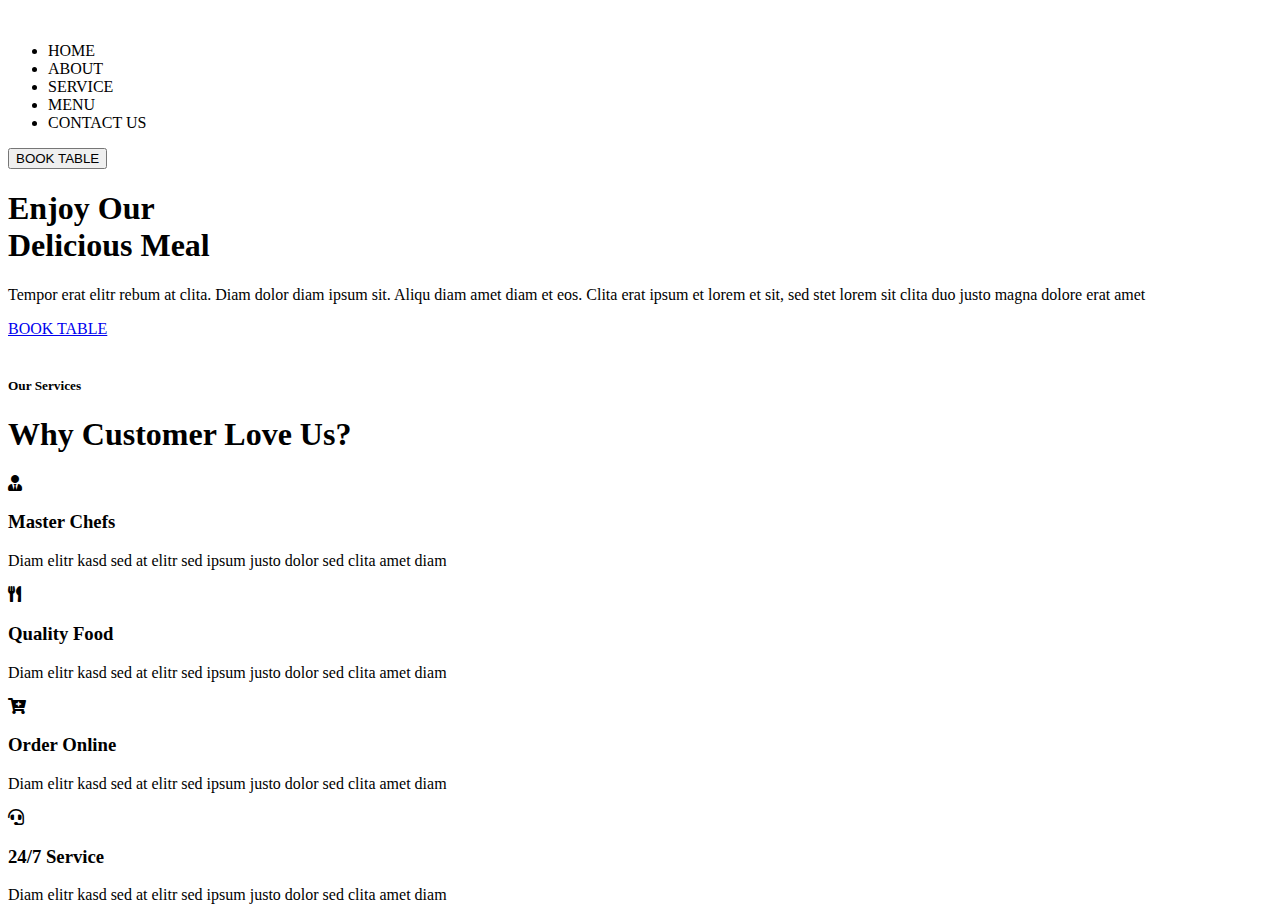
==== index.html @ 53ae9923 "Add files via upload" ====
<!DOCTYPE html>
<html lang="en">

<head>
    <meta charset="UTF-8">
    <meta name="viewport" content="width=device-width, initial-scale=1.0">
    <link rel="shortcut icon" href="img/favicon.ico" type="image/x-icon">
    <link rel="stylesheet" href="css/style.css">
    <link
        href="https://fonts.googleapis.com/css2?family=Heebo:wght@400;500;600&family=Nunito:wght@600;700;800&family=Pacifico&display=swap"
        rel="stylesheet">

    <!-- Icon Font Stylesheet -->
    <link href="https://cdnjs.cloudflare.com/ajax/libs/font-awesome/5.10.0/css/all.min.css" rel="stylesheet">
    <link href="https://cdn.jsdelivr.net/npm/bootstrap-icons@1.4.1/font/bootstrap-icons.css" rel="stylesheet">
    <title>Restoran</title>

</head>

<body>
    <div class="container">
        <div class="container-mask">
            <header class="header-section">
                <img src="img/trainingmug-logo.png" alt="" srcset="" class="logo">
                <nav class="nav-bar">
                    <ul>
                        <li class="nav-link active">HOME</li>
                        <li class="nav-link">ABOUT</li>
                        <li class="nav-link">SERVICE</li>
                        <li class="nav-link">MENU</li>
                        <li class="nav-link">CONTACT US</li>
                    </ul>

                </nav>
                <button class="reserve-table-button">BOOK TABLE</button>
            </header>


            <!-- Hero Unit Starts here-->
            <section class="hero-unit-container">
                <section class="hero-unit-highlight-text-container">
                    <h1 class="hero-unit-text">Enjoy Our <br>Delicious Meal</h1>
                    <p class="hero-unit-text-description">Tempor erat elitr rebum at clita. Diam dolor diam ipsum sit.
                        Aliqu
                        diam amet diam et eos. Clita erat ipsum et lorem et
                        sit, sed stet lorem sit clita duo justo magna dolore erat amet</p>
                    <a href="http://" class="book-table-link">BOOK TABLE</a>
                </section>
                <section class="hero-unit-image-container">
                    <img src="img/hero.png" alt="" srcset="">
                </section>
            </section>
        </div>
    </div>

    <!-- Highlights Section-->
    <section class="why-choose-us">
        <h5 class="services-text">Our Services</h5>
        <h1 class="our-services-text">Why Customer Love Us?</h1>
    </section>

    <section class="highlights-section">
        <article class="highlight-card">
            <i class="fa fa-user-tie"></i>
            <h3 class="highlight-title">
                Master Chefs
            </h3>
            <p class="description">Diam elitr kasd sed at elitr sed ipsum justo dolor sed clita amet diam</p>
        </article>
        <article class="highlight-card">
            <i class="fa fa-utensils"></i>
            <h3 class="highlight-title">
                Quality Food
            </h3>
            <p class="description">Diam elitr kasd sed at elitr sed ipsum justo dolor sed clita amet diam</p>
        </article>
        <article class="highlight-card">
            <i class="fa fa-cart-plus"></i>
            <h3 class="highlight-title">
                Order Online
            </h3>
            <p class="description">Diam elitr kasd sed at elitr sed ipsum justo dolor sed clita amet diam</p>
        </article>
        <article class="highlight-card">
            <i class="fa fa-headset"></i>
            <h3 class="highlight-title">
                24/7 Service
            </h3>
            <p class="description">Diam elitr kasd sed at elitr sed ipsum justo dolor sed clita amet diam</p>
        </article>
    </section>

</body>

</html>
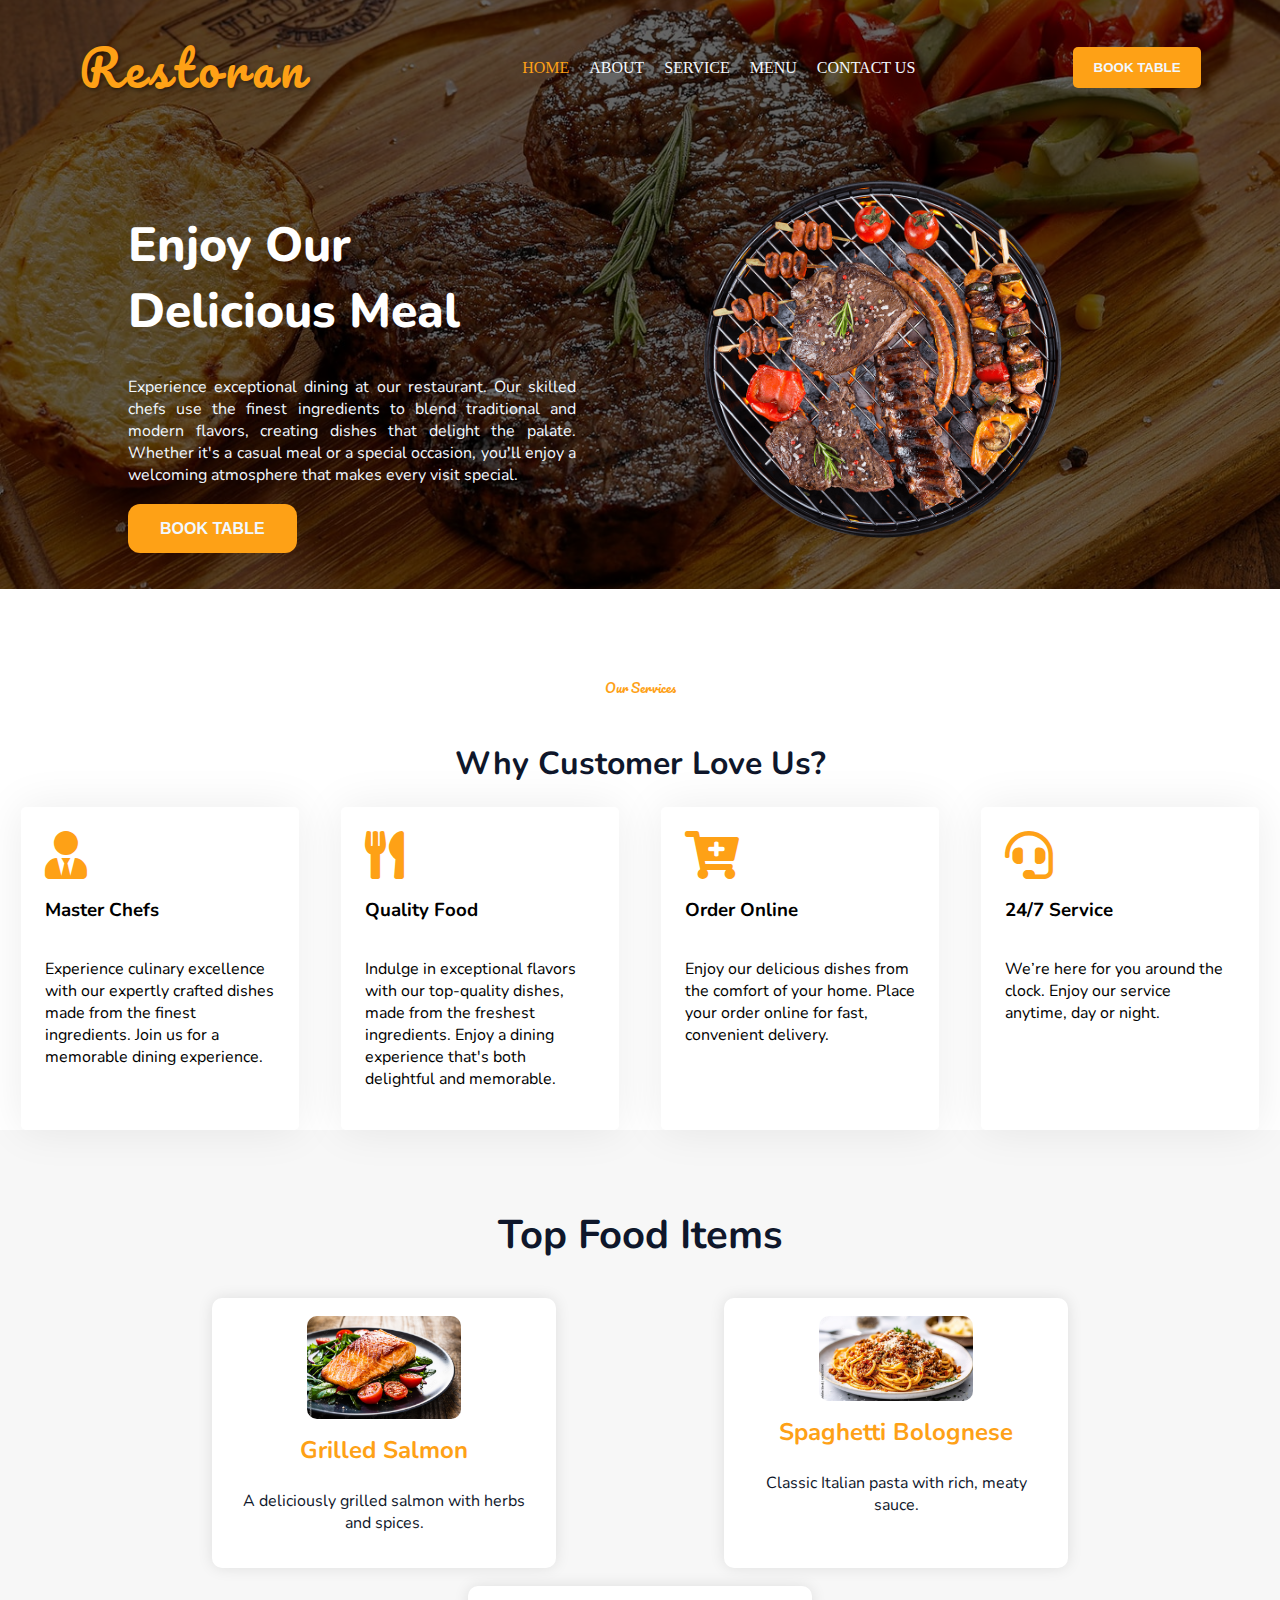
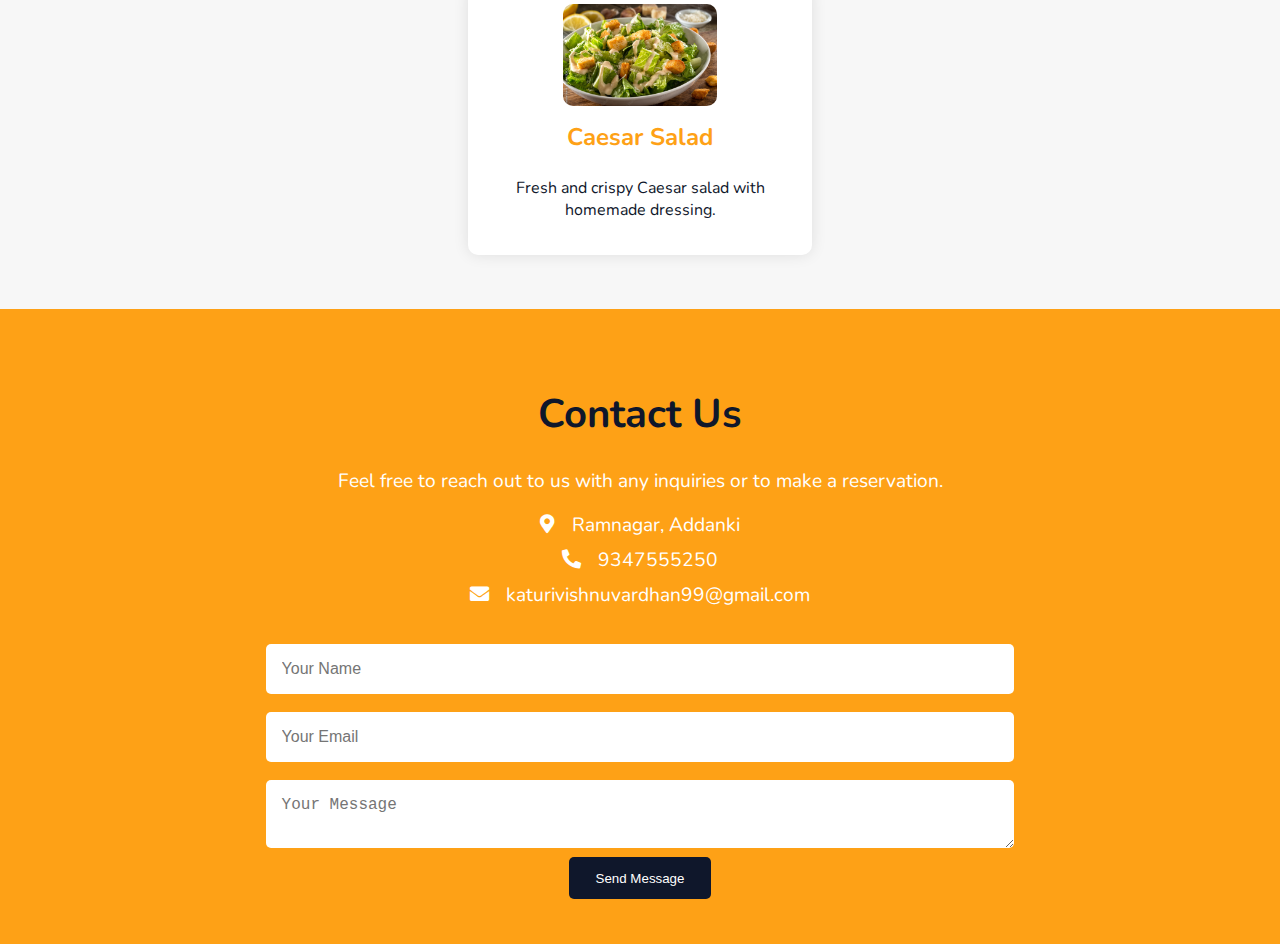
==== commit 244c7d3e: "updated" ====
--- a/index.html
+++ b/index.html
@@ -4,8 +4,8 @@
 <head>
     <meta charset="UTF-8">
     <meta name="viewport" content="width=device-width, initial-scale=1.0">
-    <link rel="shortcut icon" href="img/favicon.ico" type="image/x-icon">
-    <link rel="stylesheet" href="css/style.css">
+    <link rel="shortcut icon" href="img/imgdownload4.jpeg" type="image/x-icon">
+    <link rel="stylesheet" href="style.css">
     <link
         href="https://fonts.googleapis.com/css2?family=Heebo:wght@400;500;600&family=Nunito:wght@600;700;800&family=Pacifico&display=swap"
         rel="stylesheet">
@@ -21,7 +21,7 @@
     <div class="container">
         <div class="container-mask">
             <header class="header-section">
-                <img src="img/trainingmug-logo.png" alt="" srcset="" class="logo">
+                <div class="restoran-name">Restoran</div>
                 <nav class="nav-bar">
                     <ul>
                         <li class="nav-link active">HOME</li>
@@ -30,7 +30,6 @@
                         <li class="nav-link">MENU</li>
                         <li class="nav-link">CONTACT US</li>
                     </ul>
-
                 </nav>
                 <button class="reserve-table-button">BOOK TABLE</button>
             </header>
@@ -40,10 +39,7 @@
             <section class="hero-unit-container">
                 <section class="hero-unit-highlight-text-container">
                     <h1 class="hero-unit-text">Enjoy Our <br>Delicious Meal</h1>
-                    <p class="hero-unit-text-description">Tempor erat elitr rebum at clita. Diam dolor diam ipsum sit.
-                        Aliqu
-                        diam amet diam et eos. Clita erat ipsum et lorem et
-                        sit, sed stet lorem sit clita duo justo magna dolore erat amet</p>
+                    <p class="hero-unit-text-description">Experience exceptional dining at our restaurant. Our skilled chefs use the finest ingredients to blend traditional and modern flavors, creating dishes that delight the palate. Whether it's a casual meal or a special occasion, you'll enjoy a welcoming atmosphere that makes every visit special.</p>
                     <a href="http://" class="book-table-link">BOOK TABLE</a>
                 </section>
                 <section class="hero-unit-image-container">
@@ -65,29 +61,72 @@
             <h3 class="highlight-title">
                 Master Chefs
             </h3>
-            <p class="description">Diam elitr kasd sed at elitr sed ipsum justo dolor sed clita amet diam</p>
+            <p class="description">Experience culinary excellence with our expertly crafted dishes made from the finest ingredients. Join us for a memorable dining experience.</p>
         </article>
         <article class="highlight-card">
             <i class="fa fa-utensils"></i>
             <h3 class="highlight-title">
                 Quality Food
             </h3>
-            <p class="description">Diam elitr kasd sed at elitr sed ipsum justo dolor sed clita amet diam</p>
+            <p class="description">Indulge in exceptional flavors with our top-quality dishes, made from the freshest ingredients. Enjoy a dining experience that's both delightful and memorable.</p>
         </article>
         <article class="highlight-card">
             <i class="fa fa-cart-plus"></i>
             <h3 class="highlight-title">
                 Order Online
             </h3>
-            <p class="description">Diam elitr kasd sed at elitr sed ipsum justo dolor sed clita amet diam</p>
+            <p class="description">Enjoy our delicious dishes from the comfort of your home. Place your order online for fast, convenient delivery.
+
+            </p>
         </article>
         <article class="highlight-card">
             <i class="fa fa-headset"></i>
             <h3 class="highlight-title">
                 24/7 Service
             </h3>
-            <p class="description">Diam elitr kasd sed at elitr sed ipsum justo dolor sed clita amet diam</p>
+            <p class="description">We’re here for you around the clock. Enjoy our service anytime, day or night.
+
+            </p>
         </article>
+    </section>
+
+    <!--top food items section-->
+    <section class="top-food-items">
+        <h2 class="section-title">Top Food Items</h2>
+        <div class="food-items-container">
+            <div class="food-item">
+                <img src="img/imgdownload1.jpeg" alt="Food Item 1" class="food-image">
+                <h3 class="food-title">Grilled Salmon</h3>
+                <p class="food-description">A deliciously grilled salmon with herbs and spices.</p>
+            </div>
+            <div class="food-item">
+                <img src="img/imgdownload2.jpeg" alt="Food Item 2" class="food-image">
+                <h3 class="food-title">Spaghetti Bolognese</h3>
+                <p class="food-description">Classic Italian pasta with rich, meaty sauce.</p>
+            </div>
+            <div class="food-item">
+                <img src="img/imgdownload3.jpeg" alt="Food Item 3" class="food-image">
+                <h3 class="food-title">Caesar Salad</h3>
+                <p class="food-description">Fresh and crispy Caesar salad with homemade dressing.</p>
+            </div>
+        </div>
+    </section>
+
+    <!-- Contact Us Section -->
+    <section class="contact-us">
+        <h2 class="section-title">Contact Us</h2>
+        <p class="contact-description">Feel free to reach out to us with any inquiries or to make a reservation.</p>
+        <div class="contact-info">
+            <p><i class="fas fa-map-marker-alt"></i> Ramnagar, Addanki</p>
+            <p><i class="fas fa-phone-alt"></i> 9347555250</p>
+            <p><i class="fas fa-envelope"></i> katurivishnuvardhan99@gmail.com</p>
+        </div>
+        <form class="contact-form">
+            <input type="text" name="name" placeholder="Your Name" required>
+            <input type="email" name="email" placeholder="Your Email" required>
+            <textarea name="message" placeholder="Your Message" required></textarea>
+            <button type="submit">Send Message</button>
+        </form>
     </section>
 
 </body>
--- a/style.css
+++ b/style.css
@@ -0,0 +1,441 @@
+body {
+    margin: 0;
+    font-family: 'Nunito', sans-serif;
+}
+
+h1 {
+    font-family: "Nunito", sans-serif !important;
+}
+
+.container {
+    background-image: url('../img/bg-hero.jpg');
+    background-position: center center;
+    background-repeat: no-repeat;
+    background-size: cover;
+}
+
+div.container-mask {
+    background-color: rgba(0, 0, 0, 0.6);
+}
+
+.header-section {
+    height: 15vh;
+    display: flex;
+    align-items: center;
+    flex-direction: row;
+    justify-content: space-around;
+}
+
+.restoran-name {
+    font-family: 'Pacifico', cursive;
+    font-size: 3rem;
+    color: #FEA116; /* Golden-yellow color */
+    text-shadow: 2px 2px 5px rgba(0, 0, 0, 0.5); /* Add a subtle shadow */
+    letter-spacing: 0.1em; /* Slight letter spacing for a modern look */
+}
+
+.nav-bar ul {
+    list-style-type: none;
+    font-weight: 600;
+    font-family: serif;
+}
+
+.nav-link.active {
+    color: #FEA116 !important;
+}
+
+.nav-link.active:hover {
+    color: #F1F8FF !important;
+    border-bottom: 2px solid #F1F8FF;
+    padding-bottom: 1em;
+}
+
+.nav-bar ul li.nav-link {
+    display: inline;
+    margin-left: 1em;
+    text-transform: capitalize;
+    color: #F1F8FF;
+    font-weight: 500;
+}
+
+.nav-bar ul li.nav-link:hover {
+    color: #FEA116;
+    border-bottom: 2px solid #FEA116;
+    padding-bottom: 1em;
+}
+
+button.reserve-table-button {
+    color: #F1F8FF;
+    width: 10vw;
+    font-weight: bold;
+    font-family: 'Arial', sans-serif; ;
+    background-color: #FEA116;
+    border: none;
+    border-radius: 5px;
+    padding: 1em;
+}
+
+button.reserve-table-button:hover {
+    color: #FEA116;
+    background-color: #F1F8FF;
+    font-weight: 500;
+}
+
+
+/*
+    hero-unit css starts here
+*/
+section.hero-unit-container {
+    display: flex;
+    flex-direction: row;
+    padding: 5vh 10vw;
+}
+
+.hero-unit-highlight-text-container {
+    width: 40vw;
+}
+
+.hero-unit-text {
+    font-size: 3rem;
+    color: #fff;
+    font-weight: 800;
+    font-family: "Nunito", sans-serif !important;
+}
+
+
+.hero-unit-text-description {
+    color: #F1F8FF;
+    text-align: justify;
+    margin-bottom: 2em;
+}
+
+.hero-unit-image-container {
+    width: 40vw;
+    margin-left: 10vw;
+}
+
+.hero-unit-image-container img {
+    width: 80%;
+}
+
+.hero-unit-image-container img {
+    animation: rotate 60s linear infinite;
+}
+
+@keyframes rotate {
+    from {
+        transform: rotate(0deg);
+    }
+
+    to {
+        transform: rotate(360deg);
+    }
+}
+
+a.book-table-link {
+    margin-top: 2em;
+    text-decoration: none;
+    border-radius: 12px; /* Rounded corners */
+    font-weight: bold; /* Font weight */
+    font-family: 'Arial', sans-serif; 
+    padding-left: 0%;
+    padding-right: 0%;
+    color: #F1F8FF;
+    background-color: #FEA116;
+    padding: 1em 2em;
+}
+
+a.book-table-link:hover {
+    color: #FEA116;
+    background-color: #F1F8FF;
+    font-weight: 600;
+}
+
+/*
+services css starts here
+*/
+section.why-choose-us {
+    margin-top: 5vw;
+    display: flex;
+    flex-direction: column;
+    align-items: center;
+    justify-content: center;
+}
+
+h5.services-text {
+    font-family: 'Pacifico', cursive;
+    color: #FEA116;
+    font-weight: 500;
+}
+
+h1.our-services-text {
+    color: #0F172B;
+}
+
+/*
+highlights section starts here
+*/
+section.highlights-section {
+    display: flex;
+    flex-direction: row;
+    width: 100%;
+    justify-content: space-around;
+}
+
+article.highlight-card {
+    width: 18vw;
+    background-color: #fff;
+    border-radius: 5px;
+    padding: 1.5em;
+    display: flex;
+    flex-direction: column;
+    align-items: left;
+    justify-content: flex-start;
+    box-shadow: 0 0 45px rgba(0, 0, 0, .08);
+}
+
+.highlight-card i {
+    font-size: 3em;
+    color: #FEA116;
+}
+
+
+
+
+article.highlight-card:hover {
+    background-color: #FEA116;
+    color: #fff !important;
+}
+
+.highlight-card i:hover {
+    color: #fff !important;
+}
+
+/* responsives styles starts here */
+
+/* Small devices (landscape phones, 576px and up) */
+@media (min-width: 320px) and (max-width: 575px) {
+
+    .header-section {
+        height: 20vh;
+    }
+
+
+    img.logo {
+        height: 10vh;
+        width: 30vw;
+    }
+
+    .nav-bar {
+        width: 35vw;
+    }
+
+    .nav-bar ul {
+        margin: 0;
+        padding: 0;
+    }
+
+    .nav-bar ul li.nav-link {
+        display: block;
+        font-size: 10px;
+        font-weight: 800;
+    }
+
+    .nav-bar ul li.nav-link:hover {
+        border-bottom: none;
+        padding-bottom: 0em;
+    }
+
+    button.reserve-table-button {
+        width: 35vw;
+    }
+
+    section.hero-unit-container {
+        flex-direction: column-reverse;
+        align-items: center;
+        margin-top: 1em;
+    }
+
+    .hero-unit-highlight-text-container {
+        width: 80vw;
+    }
+
+    .hero-unit-text {
+        font-size: 1rem;
+    }
+
+    .hero-unit-image-container {
+        width: 80vw;
+        margin-left: 0;
+    }
+
+    .hero-unit-image-container img {
+        width: 90%;
+    }
+
+    section.highlights-section {
+        flex-direction: column;
+        align-items: center;
+    }
+
+    article.highlight-card {
+        width: 80vw;
+        margin-bottom: 1em;
+    }
+}
+
+/* Medium devices (tablets, 768px and up) */
+@media (min-width: 576px) and (max-width: 768px) {
+    img.logo {
+        height: 12vh;
+        width: 15vw;
+    }
+
+    button.reserve-table-button {
+        width: 15vw;
+    }
+
+    .hero-unit-text {
+        font-size: 2rem;
+    }
+
+    .hero-unit-image-container img {
+        width: 100%;
+    }
+
+    section.why-choose-us {
+        margin-top: 0;
+    }
+
+    h1.our-services-text {
+        margin-top: 0;
+    }
+
+    article.highlight-card {
+        width: 15vw;
+    }
+}
+
+
+/* Large devices (desktops, 992px and up) */
+@media (min-width: 992px) {}
+
+/* Extra large devices (large desktops, 1200px and up) */
+@media (min-width: 1200px) {}
+
+
+/* Existing CSS */
+
+/* Top Food Items Section */
+.top-food-items {
+    background-color: #f7f7f7;
+    padding: 5vh 10vw;
+}
+
+.section-title {
+    text-align: center;
+    font-size: 2.5rem;
+    color: #0F172B;
+    margin-bottom: 3vh;
+}
+
+.food-items-container {
+    display: flex;
+    justify-content: space-around;
+    flex-wrap: wrap;
+}
+
+.food-item {
+    background-color: #fff;
+    border-radius: 10px;
+    box-shadow: 0 0 15px rgba(0, 0, 0, 0.1);
+    padding: 2vh;
+    margin: 1vh;
+    width: 30%;
+    text-align: center;
+}
+
+.food-image {
+    width: 50%;
+    border-radius: 10px;
+}
+
+.food-title {
+    font-size: 1.5rem;
+    color: #FEA116;
+    margin-top: 1vh;
+}
+
+.food-description {
+    color: #0F172B;
+    margin-top: 1vh;
+}
+
+/* Contact Us Section */
+.contact-us {
+    background-color: #FEA116;
+    color: #fff;
+    padding: 5vh 10vw;
+    text-align: center;
+}
+
+.contact-description {
+    margin-bottom: 2vh;
+    font-size: 1.2rem;
+}
+
+.contact-info {
+    margin-bottom: 3vh;
+}
+
+.contact-info p {
+    font-size: 1.2rem;
+    margin: 1vh 0;
+}
+
+.contact-info i {
+    margin-right: 1vw;
+}
+
+.contact-form {
+    display: flex;
+    flex-direction: column;
+    align-items: center;
+}
+
+.contact-form input, 
+.contact-form textarea {
+    width: 70%;
+    padding: 1em;
+    margin: 1vh 0;
+    border: none;
+    border-radius: 5px;
+    font-size: 1rem;
+}
+
+.contact-form button {
+    background-color: #0F172B;
+    color: #fff;
+    padding: 1em 2em;
+    border: none;
+    border-radius: 5px;
+    cursor: pointer;
+}
+
+.contact-form button:hover {
+    background-color: #fff;
+    color: #0F172B;
+    font-weight: 600;
+}
+
+/* Responsive Styles */
+@media (max-width: 768px) {
+    .food-item {
+        width: 90%;
+        margin-bottom: 3vh;
+    }
+    .contact-form input, 
+    .contact-form textarea {
+        width: 90%;
+    }
+}
